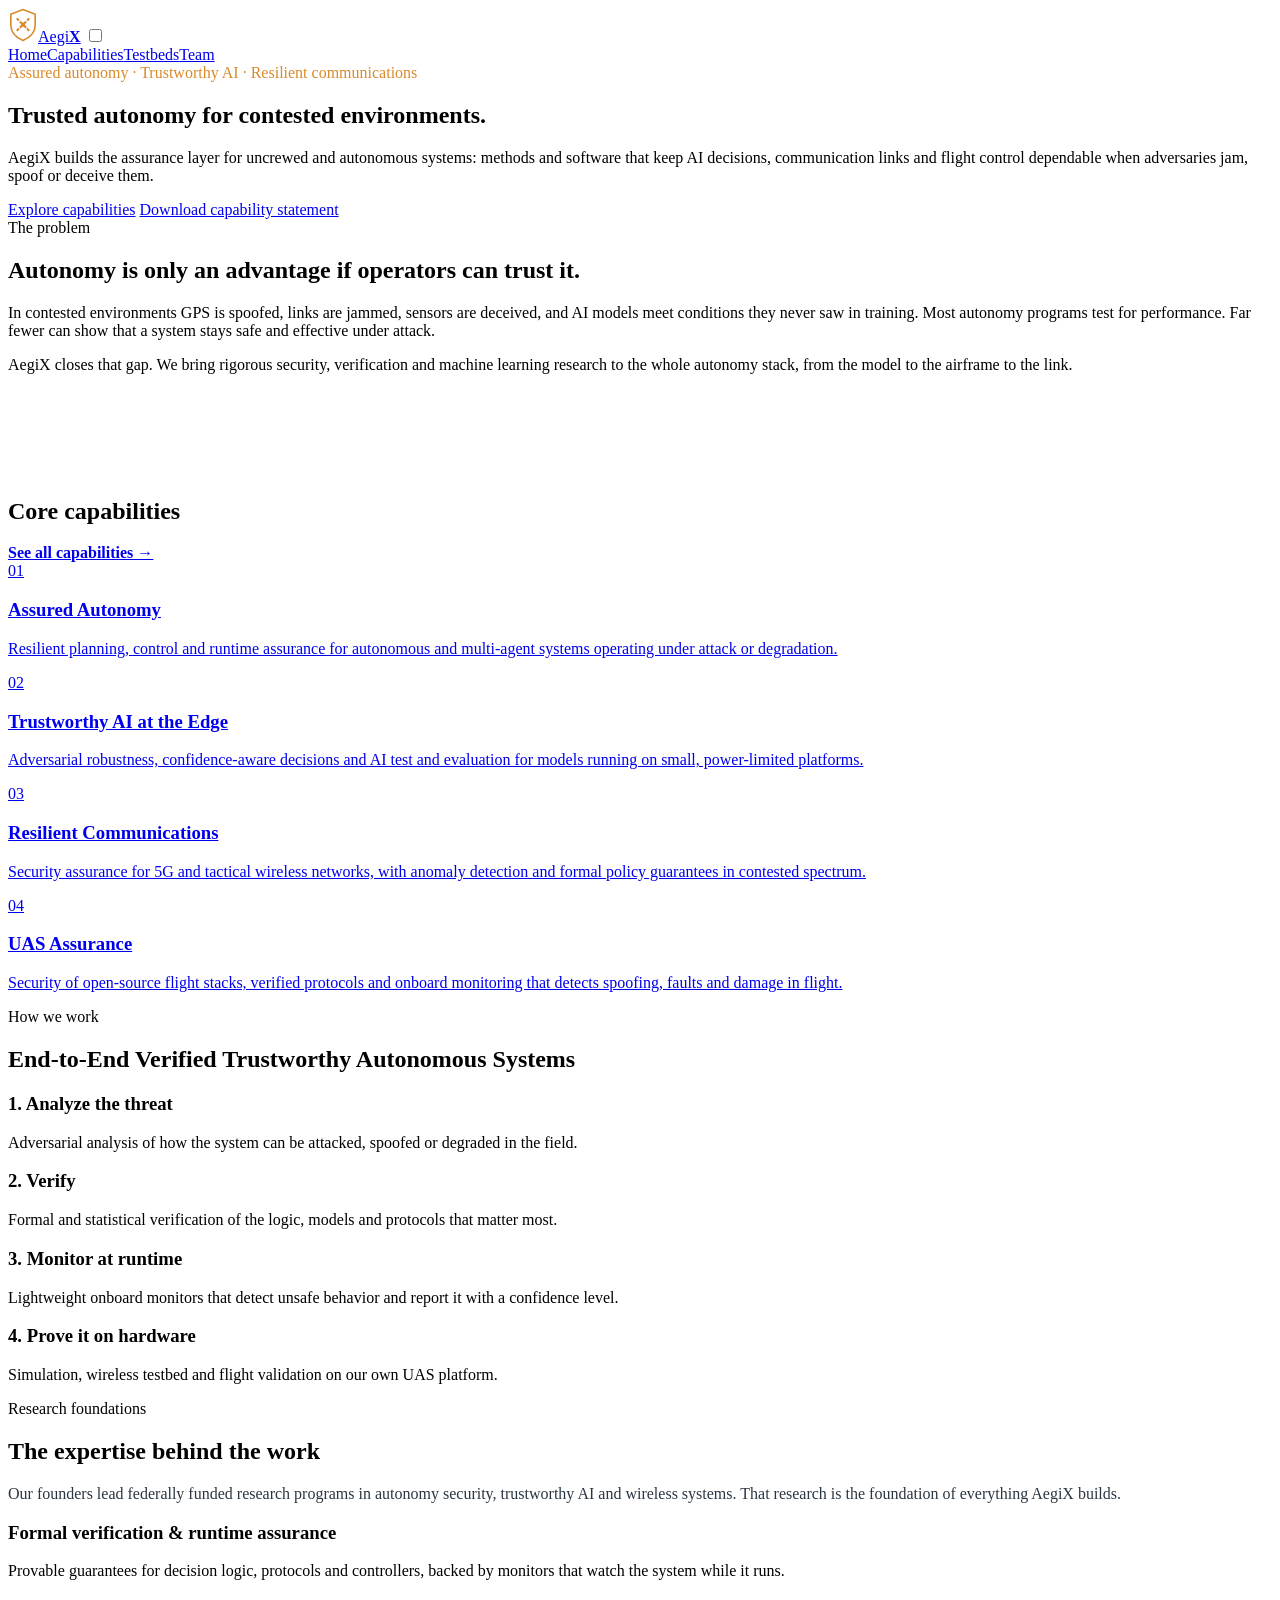
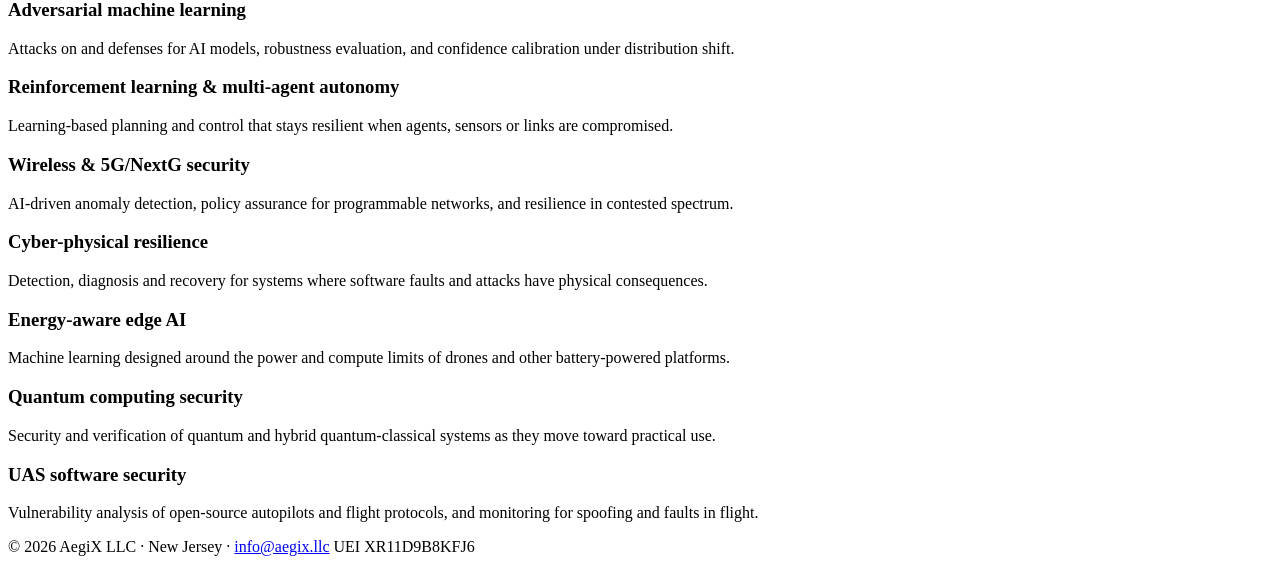
==== index.html @ 5229e26d "Add files via upload" ====
<!doctype html>
<html lang="en">
<head>
<meta charset="utf-8">
<meta name="viewport" content="width=device-width, initial-scale=1">
<title>AegiX LLC | Trusted autonomy for contested environments</title>
<meta name="description" content="AegiX builds the assurance layer for uncrewed and autonomous systems: assured autonomy, trustworthy AI at the edge, resilient communications and UAS assurance.">
<meta property="og:title" content="AegiX LLC | Trusted autonomy for contested environments">
<meta property="og:description" content="AegiX builds the assurance layer for uncrewed and autonomous systems: assured autonomy, trustworthy AI at the edge, resilient communications and UAS assurance.">
<link rel="icon" type="image/svg+xml" href="assets/favicon.svg"><link rel="icon" type="image/png" href="assets/favicon.png">
<link rel="preconnect" href="https://fonts.googleapis.com">
<link rel="preconnect" href="https://fonts.gstatic.com" crossorigin>
<link href="https://fonts.googleapis.com/css2?family=Archivo:wght@600;700;800&family=Source+Sans+3:wght@400;500;600&family=IBM+Plex+Mono:wght@500&display=swap" rel="stylesheet">
<link rel="stylesheet" href="assets/style.css">
</head>
<body>
<header class="site-header">
  <div class="wrap">
    <a class="brand" href="index.html"><svg width="30" height="34" viewBox="0 0 64 72" aria-hidden="true"><path d="M32 3 L58 13 V36 C58 52 46 63 32 69 C18 63 6 52 6 36 V13 Z" fill="none" stroke="#D98A2B" stroke-width="3.5" stroke-linejoin="round"/><path d="M20 23 L44 47 M44 23 L20 47" stroke="#D98A2B" stroke-width="4.5" stroke-linecap="round"/><g fill="none" stroke="#fff" stroke-width="2.6"><circle cx="20" cy="23" r="6.2"/><circle cx="44" cy="23" r="6.2"/><circle cx="20" cy="47" r="6.2"/><circle cx="44" cy="47" r="6.2"/></g><rect x="28" y="31" width="8" height="8" rx="1.5" fill="#D98A2B"/></svg><span>Aegi<b class="x">X</b></span></a>
    <input type="checkbox" id="nav-toggle" class="nav-toggle">
    <label for="nav-toggle" class="nav-btn" aria-label="Open menu"><span></span><span></span><span></span></label>
    <nav class="nav"><a href="index.html" class="on">Home</a><a href="capabilities.html">Capabilities</a><a href="testbeds.html">Testbeds</a><a href="team.html">Team</a></nav>
  </div>
</header>
<main>
<section class="hero" style="padding:0">
  <div class="wrap"><div class="hero-inner">
    <div class="eyebrow" style="color:#D98A2B">Assured autonomy &middot; Trustworthy AI &middot; Resilient communications</div>
    <h1>Trusted autonomy for contested environments.</h1>
    <p>AegiX builds the assurance layer for uncrewed and autonomous systems: methods and software that keep AI decisions, communication links and flight control dependable when adversaries jam, spoof or deceive them.</p>
    <div class="actions">
      <a class="btn btn-amber" href="capabilities.html">Explore capabilities</a>
      <a class="btn btn-ghost" href="assets/AegiX-Capability-Statement.pdf">Download capability statement</a>
    </div>
  </div></div>
</section>

<section style="padding-bottom:40px">
  <div class="wrap split">
    <div><div class="eyebrow">The problem</div><h2>Autonomy is only an advantage if operators can trust it.</h2></div>
    <div class="lead">
      <p>In contested environments GPS is spoofed, links are jammed, sensors are deceived, and AI models meet conditions they never saw in training. Most autonomy programs test for performance. Far fewer can show that a system stays safe and effective under attack.</p>
      <p>AegiX closes that gap. We bring rigorous security, verification and machine learning research to the whole autonomy stack, from the model to the airframe to the link.</p>
    </div>
  </div>
</section>

<section style="padding-top:48px">
  <div class="wrap">
    <div class="section-head"><h2>Core capabilities</h2><a href="capabilities.html" style="font-weight:600">See all capabilities &rarr;</a></div>
    <div class="grid4">
      <a class="tile" href="capabilities.html#autonomy"><span class="eyebrow">01</span><h3>Assured Autonomy</h3><p>Resilient planning, control and runtime assurance for autonomous and multi-agent systems operating under attack or degradation.</p></a>
      <a class="tile" href="capabilities.html#ai"><span class="eyebrow">02</span><h3>Trustworthy AI at the Edge</h3><p>Adversarial robustness, confidence-aware decisions and AI test and evaluation for models running on small, power-limited platforms.</p></a>
      <a class="tile" href="capabilities.html#comms"><span class="eyebrow">03</span><h3>Resilient Communications</h3><p>Security assurance for 5G and tactical wireless networks, with anomaly detection and formal policy guarantees in contested spectrum.</p></a>
      <a class="tile" href="capabilities.html#uas"><span class="eyebrow">04</span><h3>UAS Assurance</h3><p>Security of open-source flight stacks, verified protocols and onboard monitoring that detects spoofing, faults and damage in flight.</p></a>
    </div>
  </div>
</section>

<section class="sand">
  <div class="wrap">
    <div class="section-head"><div class="stack"><div class="eyebrow">How we work</div><h2>End-to-End Verified Trustworthy Autonomous Systems</h2></div></div>
    <div class="steps">
      <div><h3>1. Analyze the threat</h3><p>Adversarial analysis of how the system can be attacked, spoofed or degraded in the field.</p></div>
      <div><h3>2. Verify</h3><p>Formal and statistical verification of the logic, models and protocols that matter most.</p></div>
      <div><h3>3. Monitor at runtime</h3><p>Lightweight onboard monitors that detect unsafe behavior and report it with a confidence level.</p></div>
      <div><h3>4. Prove it on hardware</h3><p>Simulation, wireless testbed and flight validation on our own UAS platform.</p></div>
    </div>
  </div>
</section>

<section>
  <div class="wrap">
    <div class="section-head"><div class="stack"><div class="eyebrow">Research foundations</div><h2>The expertise behind the work</h2></div></div>
    <p class="field-lead" style="color:#2A3642">Our founders lead federally funded research programs in autonomy security, trustworthy AI and wireless systems. That research is the foundation of everything AegiX builds.</p>
    <div class="areas">
      <div><h3>Formal verification &amp; runtime assurance</h3><p>Provable guarantees for decision logic, protocols and controllers, backed by monitors that watch the system while it runs.</p></div>
      <div><h3>Adversarial machine learning</h3><p>Attacks on and defenses for AI models, robustness evaluation, and confidence calibration under distribution shift.</p></div>
      <div><h3>Reinforcement learning &amp; multi-agent autonomy</h3><p>Learning-based planning and control that stays resilient when agents, sensors or links are compromised.</p></div>
      <div><h3>Wireless &amp; 5G/NextG security</h3><p>AI-driven anomaly detection, policy assurance for programmable networks, and resilience in contested spectrum.</p></div>
      <div><h3>Cyber-physical resilience</h3><p>Detection, diagnosis and recovery for systems where software faults and attacks have physical consequences.</p></div>
      <div><h3>Energy-aware edge AI</h3><p>Machine learning designed around the power and compute limits of drones and other battery-powered platforms.</p></div>
      <div><h3>Quantum computing security</h3><p>Security and verification of quantum and hybrid quantum-classical systems as they move toward practical use.</p></div>
      <div><h3>UAS software security</h3><p>Vulnerability analysis of open-source autopilots and flight protocols, and monitoring for spoofing and faults in flight.</p></div>
    </div>
  </div>
</section>

</main>
<footer class="site-footer">
  <div class="wrap">
    <span>&copy; 2026 AegiX LLC &middot; New Jersey &middot; <a href="mailto:info@aegix.llc">info@aegix.llc</a></span>
    <span>UEI XR11D9B8KFJ6</span>
  </div>
</footer>
</body>
</html>
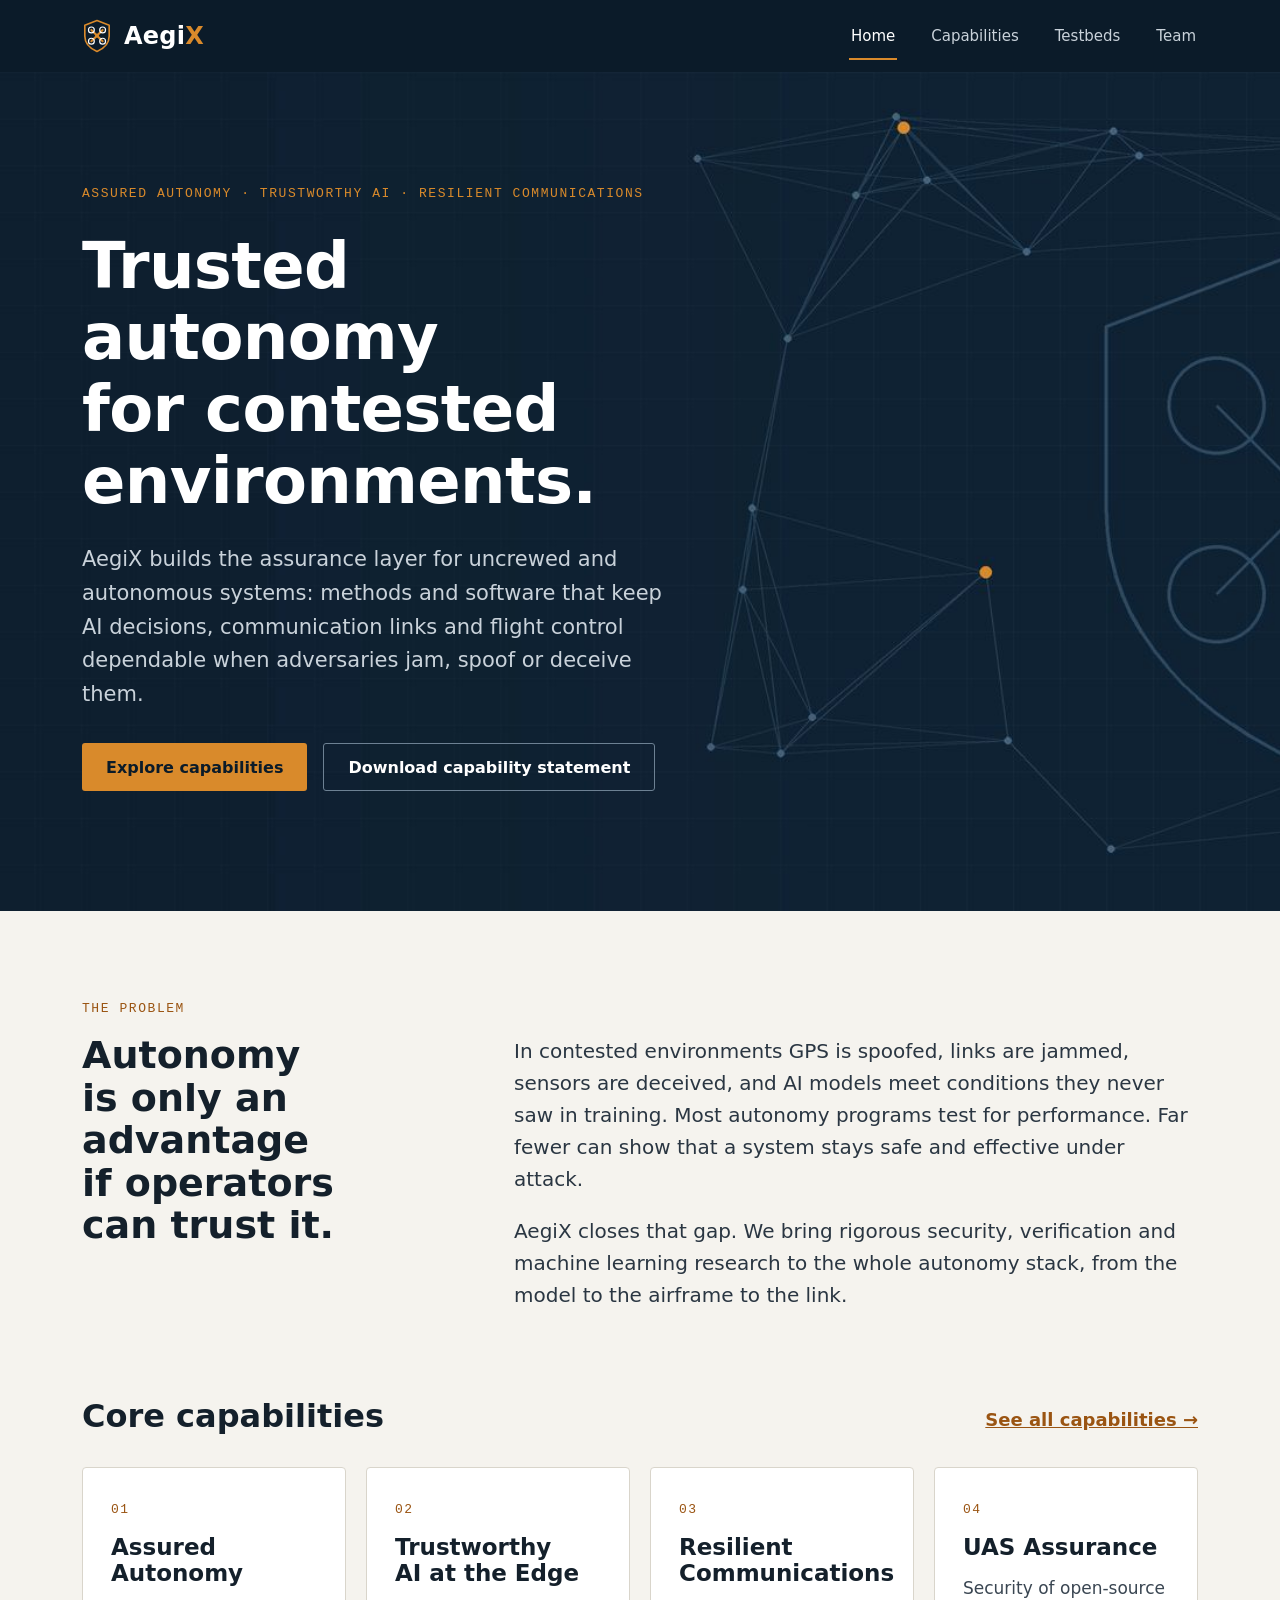
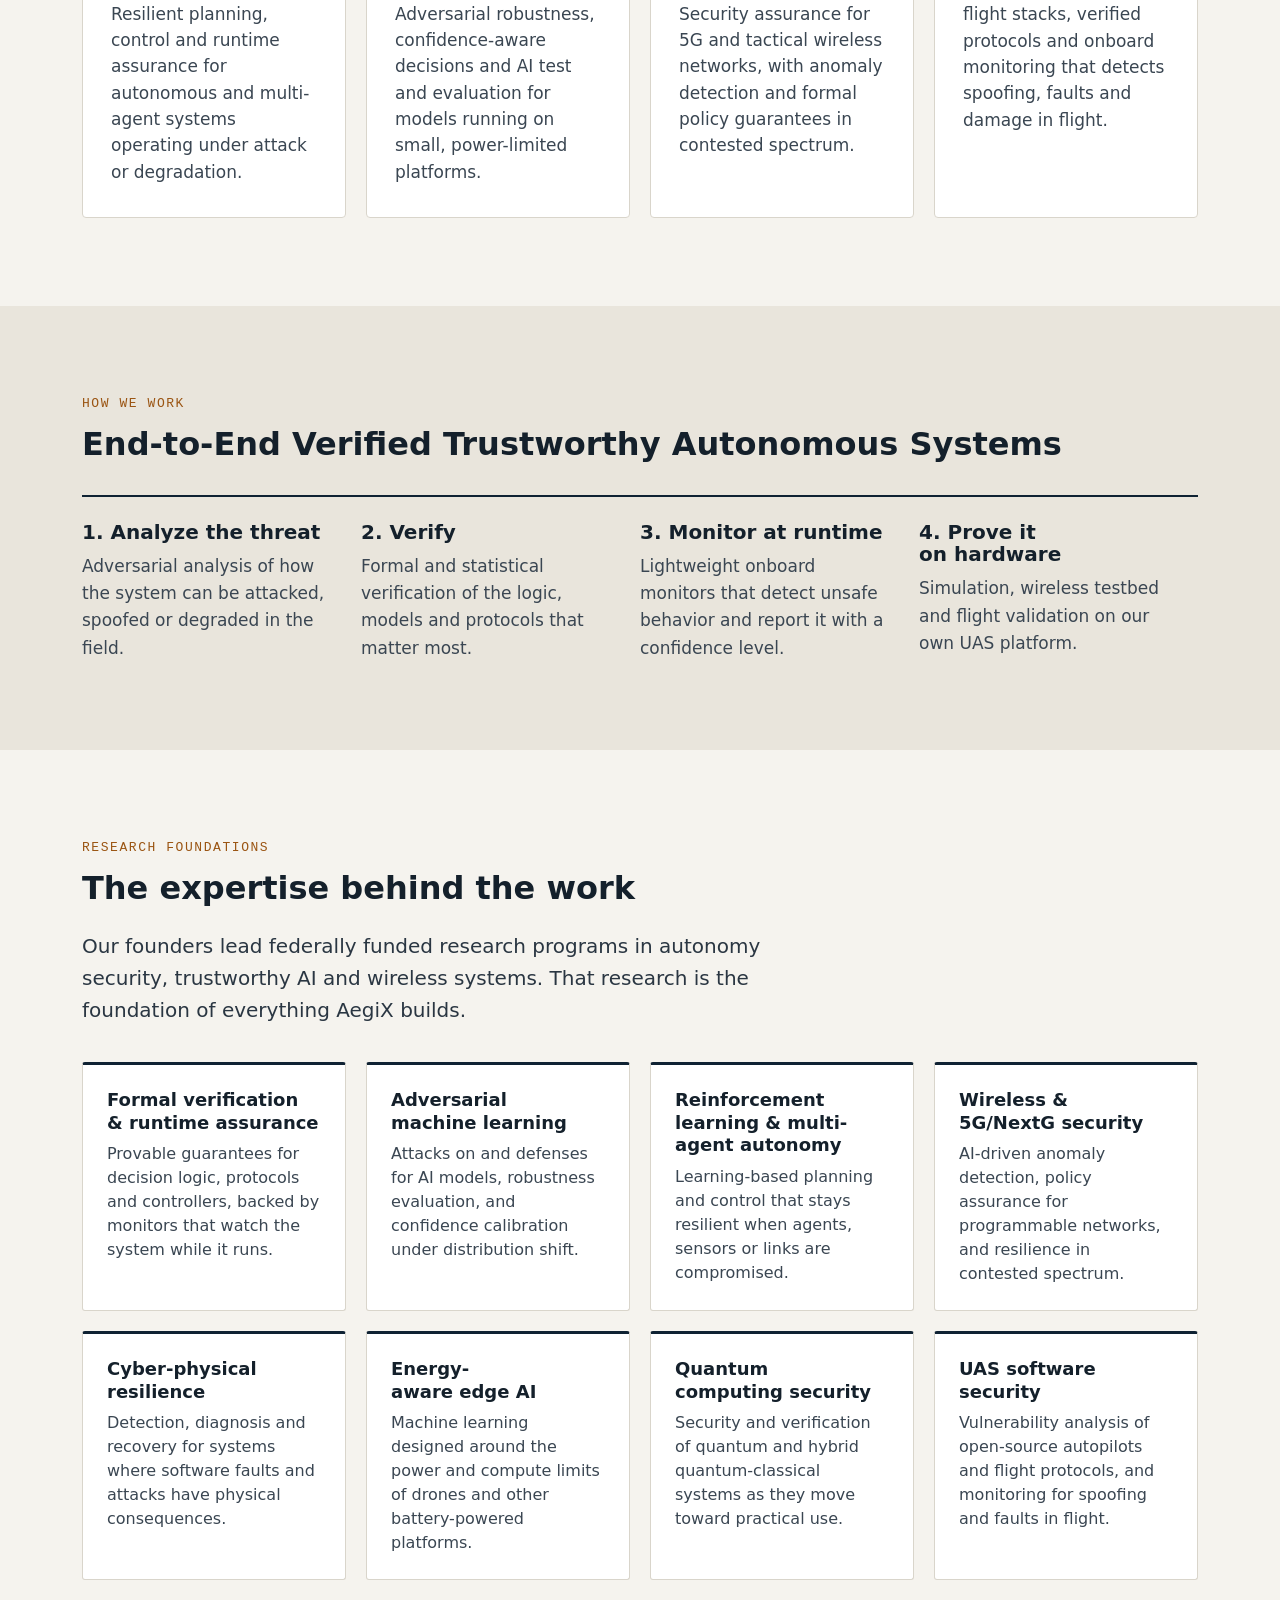
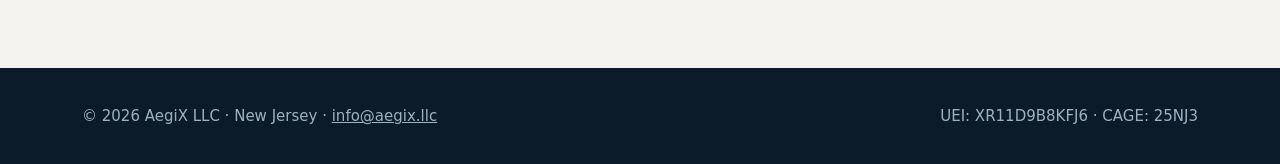
==== commit 7a9ece5c: "Add files via upload" ====
--- a/index.html
+++ b/index.html
@@ -90,7 +90,7 @@
 <footer class="site-footer">
   <div class="wrap">
     <span>&copy; 2026 AegiX LLC &middot; New Jersey &middot; <a href="mailto:info@aegix.llc">info@aegix.llc</a></span>
-    <span>UEI XR11D9B8KFJ6</span>
+    <span>UEI: XR11D9B8KFJ6 · CAGE: 25NJ3</span>
   </div>
 </footer>
 </body>
--- a/assets/style.css
+++ b/assets/style.css
@@ -0,0 +1,202 @@
+/* AegiX LLC site styles */
+:root{
+  --navy:#0F2233; --deep:#0B1B29; --ink:#14202B; --body:#2A3642; --muted:#4A5561;
+  --ground:#F5F3EE; --sand:#E9E5DC; --line:#D9D5CB; --white:#fff;
+  --amber:#D98A2B; --amber-ink:#9A5412; --mist:#C9D2DA;
+  --display:'Archivo',system-ui,sans-serif; --sans:'Source Sans 3',system-ui,sans-serif; --mono:'IBM Plex Mono',ui-monospace,monospace;
+  --wrap:1180px;
+}
+*{box-sizing:border-box}
+html{scroll-behavior:smooth}
+body{margin:0;background:var(--ground);color:var(--ink);font-family:var(--sans);font-size:18px;line-height:1.6;-webkit-font-smoothing:antialiased}
+img{max-width:100%;display:block}
+a{color:var(--amber-ink)} a:hover{color:#7A420C}
+h1,h2,h3{font-family:var(--display);line-height:1.12;margin:0;color:var(--ink);text-wrap:balance}
+p{margin:0}
+.wrap{max-width:var(--wrap);margin:0 auto;padding:0 32px}
+.eyebrow{font-family:var(--mono);font-size:13px;letter-spacing:.12em;text-transform:uppercase;color:var(--amber-ink);font-weight:500}
+.dark .eyebrow{color:var(--amber)}
+.btn{display:inline-flex;align-items:center;justify-content:center;min-height:48px;padding:0 24px;border-radius:3px;font-weight:600;font-size:16px;text-decoration:none;transition:filter .15s,background .15s}
+.btn-amber{background:var(--amber);color:var(--deep)} .btn-amber:hover{filter:brightness(1.08);color:var(--deep)}
+.btn-ghost{border:1.5px solid #6D8193;color:#fff} .btn-ghost:hover{background:rgba(255,255,255,.08);color:#fff}
+.btn-navy{background:var(--navy);color:#fff} .btn-navy:hover{background:#1A3550;color:#fff}
+
+/* Header */
+.site-header{background:var(--deep);position:sticky;top:0;z-index:20}
+.site-header .wrap{display:flex;align-items:center;justify-content:space-between;height:72px}
+.brand{display:flex;align-items:center;gap:12px;text-decoration:none}
+.brand span{font-family:var(--display);font-weight:800;font-size:24px;color:#fff;letter-spacing:.01em}
+.nav{display:flex;align-items:center;gap:32px}
+.nav a{color:var(--mist);text-decoration:none;font-size:15px;font-weight:500;padding:12px 2px}
+.nav a:hover{color:#fff}
+.nav a.on{color:#fff;box-shadow:inset 0 -2px 0 var(--amber)}
+.nav a.btn{padding:0 18px;min-height:40px;color:var(--deep)}
+.nav-toggle{display:none}
+.nav-btn{display:none;cursor:pointer;padding:10px;margin-right:-10px}
+.nav-btn span{display:block;width:22px;height:2px;background:#fff;margin:5px 0}
+
+/* Hero */
+.hero{background:var(--navy) url(hero.jpg) center/cover no-repeat;color:#fff}
+.hero .wrap{padding-top:112px;padding-bottom:120px}
+.hero-inner{max-width:640px;display:flex;flex-direction:column;gap:26px}
+.hero h1{color:#fff;font-weight:800;font-size:clamp(40px,6vw,64px);letter-spacing:-.01em}
+.hero p{font-size:21px;color:var(--mist);max-width:580px}
+.hero .actions{display:flex;gap:16px;flex-wrap:wrap;padding-top:6px}
+.page-hero{background:var(--navy) url(banner.jpg) center/cover no-repeat;color:#fff}
+.page-hero .wrap{padding-top:80px;padding-bottom:76px;display:flex;flex-direction:column;gap:18px}
+.page-hero h1{color:#fff;font-weight:800;font-size:clamp(36px,5vw,52px);max-width:880px}
+.page-hero p{font-size:20px;color:var(--mist);max-width:780px}
+
+/* Sections */
+section{padding:88px 0}
+.dark{background:var(--navy);color:#fff}
+.dark h2,.dark h3{color:#fff}
+.sand{background:var(--sand)}
+.split{display:grid;grid-template-columns:minmax(0,360px) minmax(0,1fr);gap:72px;align-items:start}
+.split h2{font-size:38px;font-weight:700;margin-top:14px}
+.lead{display:flex;flex-direction:column;gap:20px;padding-top:36px}
+.lead p{font-size:20px;color:var(--body)}
+.section-head{display:flex;justify-content:space-between;align-items:flex-end;gap:24px;margin-bottom:32px;flex-wrap:wrap}
+.section-head h2{font-size:32px;font-weight:700}
+.section-head .stack{display:flex;flex-direction:column;gap:12px}
+
+/* Cards */
+.grid4{display:grid;grid-template-columns:repeat(4,minmax(0,1fr));gap:20px}
+.grid2{display:grid;grid-template-columns:repeat(2,minmax(0,1fr));gap:24px}
+.tile{background:#fff;border:1px solid var(--line);border-radius:4px;padding:32px 28px;display:flex;flex-direction:column;gap:14px;text-decoration:none;color:inherit;transition:border-color .15s,transform .15s}
+a.tile:hover{border-color:var(--navy);transform:translateY(-2px);color:inherit}
+.tile h3{font-size:23px;font-weight:700}
+.tile p{font-size:17px;color:#3A4652;line-height:1.55}
+.steps{display:grid;grid-template-columns:repeat(4,minmax(0,1fr));border-top:2px solid var(--navy)}
+.steps div{padding:24px 28px 0 0;display:flex;flex-direction:column;gap:10px}
+.steps h3{font-size:20px;font-weight:700}
+.steps p{font-size:17px;color:#3A4652}
+.proof{display:grid;grid-template-columns:minmax(0,1fr) 420px;gap:80px;align-items:center}
+.proof p.big{font-family:var(--display);font-weight:600;font-size:27px;line-height:1.35;margin-top:16px}
+.partners{border-left:1px solid #CFCABE;padding-left:40px;display:flex;flex-direction:column;gap:14px}
+.partners .eyebrow{color:#5A6570}
+.partners strong{font-family:var(--display);font-weight:600;font-size:22px}
+.cta{background:var(--navy);border-radius:4px;padding:56px 64px;display:flex;justify-content:space-between;align-items:center;gap:40px;flex-wrap:wrap}
+.cta h2{color:#fff;font-size:30px;font-weight:700}
+.cta p{color:var(--mist);font-size:18px;margin-top:10px}
+.cta-wrap{padding:0 0 88px}
+
+/* Capabilities */
+.cap{display:grid;grid-template-columns:320px minmax(0,1fr);gap:56px;padding:64px 0;border-bottom:1px solid var(--line)}
+.cap:first-of-type{padding-top:0}
+.cap h2{font-size:34px;font-weight:700;margin-top:12px}
+.tags{display:flex;flex-wrap:wrap;gap:8px;padding-top:18px}
+.tags span{font-size:14px;font-weight:500;padding:6px 12px;border:1px solid #CFCABE;border-radius:2px;background:#fff;color:var(--body)}
+.cap dl{margin:0;display:flex;flex-direction:column;gap:22px}
+.cap dt{font-family:var(--mono);font-size:12px;letter-spacing:.1em;text-transform:uppercase;color:#5A6570;margin-bottom:6px}
+.cap dd{margin:0;font-size:18px;color:var(--body)}
+.cap dd.first{font-size:19px;color:var(--ink)}
+.emerging{display:grid;grid-template-columns:320px minmax(0,1fr);gap:56px;padding-top:48px}
+.label{font-family:var(--mono);font-size:12px;letter-spacing:.1em;text-transform:uppercase;color:#5A6570}
+
+/* Testbeds */
+.pipe{display:grid;grid-template-columns:repeat(4,minmax(0,1fr));gap:16px}
+.pipe div{background:#fff;border:1px solid var(--line);border-top:4px solid var(--navy);border-radius:3px;padding:24px;display:flex;flex-direction:column;gap:8px}
+.pipe div:last-child{border-top-color:var(--amber)}
+.pipe h3{font-size:20px;font-weight:700}
+.pipe p{font-size:16px;color:#3A4652}
+.asset{background:#fff;border:1px solid var(--line);border-radius:4px;overflow:hidden;display:flex;flex-direction:column}
+.asset .art{height:190px;background:var(--navy);display:flex;align-items:center;justify-content:center}
+.asset .art svg{width:84px;height:84px}
+.asset .body{padding:28px;display:flex;flex-direction:column;gap:10px}
+.asset h3{font-size:22px;font-weight:700}
+.asset p{font-size:17px;color:#3A4652}
+.own{color:var(--amber-ink)!important}
+
+/* Team */
+.person{background:#fff;border:1px solid var(--line);border-radius:4px;padding:36px;display:flex;flex-direction:column;gap:20px}
+.person .top{display:flex;gap:24px;align-items:center}
+.avatar{width:112px;height:112px;border-radius:3px;background:var(--navy);display:flex;align-items:center;justify-content:center;flex-shrink:0;overflow:hidden;font-family:var(--display);font-weight:700;font-size:36px;color:var(--amber)}
+.avatar img{width:100%;height:100%;object-fit:cover}
+.person h3{font-size:26px;font-weight:700}
+.person .role{font-size:17px;font-weight:600;color:var(--amber-ink)}
+.person p{font-size:17px;color:var(--body)}
+.focus{border-top:1px solid #E4E0D6;padding-top:14px;display:flex;flex-direction:column;gap:6px;font-size:16px}
+.panel{background:var(--sand);border-radius:4px;padding:36px;display:flex;flex-direction:column;gap:14px}
+.panel strong{font-family:var(--display);font-weight:600;font-size:22px}
+.panel p{font-size:16px;color:#3A4652}
+
+/* Contact */
+.facts{display:grid;grid-template-columns:minmax(0,1.2fr) minmax(0,1fr);gap:64px}
+.facts h2{font-size:30px;font-weight:700;margin-bottom:12px}
+.row{display:grid;grid-template-columns:190px minmax(0,1fr);gap:24px;padding:16px 0;border-bottom:1px solid #E4E0D6;font-size:17px}
+.row:first-of-type{border-top:1px solid #E4E0D6}
+.row .label{padding-top:3px}
+.ways{display:flex;flex-direction:column;gap:20px}
+.ways div{padding-bottom:20px;border-bottom:1px solid #E4E0D6;display:flex;flex-direction:column;gap:6px}
+.ways div:last-child{border:0}
+.ways h3{font-size:19px;font-weight:700}
+.ways p{font-size:17px;color:#3A4652}
+.contact-card{background:#fff;border:1px solid var(--line);border-radius:4px;padding:48px;display:grid;grid-template-columns:minmax(0,1fr) auto;gap:40px;align-items:center}
+.contact-card h2{font-size:30px;font-weight:700}
+.contact-card p{font-size:17px;color:#3A4652;margin-top:10px}
+
+/* Footer */
+.site-footer{background:var(--deep);color:#9FB0BF;font-size:15px}
+.site-footer .wrap{display:flex;justify-content:space-between;gap:16px;flex-wrap:wrap;padding-top:36px;padding-bottom:36px}
+.site-footer a{color:#9FB0BF}
+
+/* Responsive */
+@media (max-width:960px){
+  .grid4,.steps,.pipe{grid-template-columns:repeat(2,minmax(0,1fr))}
+  .split,.proof,.cap,.emerging,.facts{grid-template-columns:minmax(0,1fr);gap:28px}
+  .lead{padding-top:0}
+  .partners{border-left:0;padding-left:0;border-top:1px solid #CFCABE;padding-top:24px}
+  .nav-btn{display:block}
+  .nav{display:none;position:absolute;top:72px;left:0;right:0;background:var(--deep);flex-direction:column;align-items:flex-start;gap:0;padding:8px 32px 24px}
+  .nav a{padding:12px 0;width:100%}
+  .nav a.on{box-shadow:none;color:var(--amber)}
+  .nav a.btn{margin-top:12px;width:auto;padding:0 18px}
+  .nav-toggle:checked ~ .nav{display:flex}
+}
+@media (max-width:640px){
+  body{font-size:17px}
+  .wrap{padding:0 16px}
+  section{padding:64px 0}
+  .grid4,.grid2,.steps,.pipe{grid-template-columns:minmax(0,1fr)}
+  .steps div{padding-right:0}
+  .hero .wrap{padding-top:72px;padding-bottom:80px}
+  .cta{padding:36px 24px}
+  .cta-wrap{padding-bottom:64px}
+  .contact-card{grid-template-columns:minmax(0,1fr);padding:28px}
+  .row{grid-template-columns:minmax(0,1fr);gap:4px}
+  .person .top{flex-direction:column;align-items:flex-start}
+  .nav{padding:8px 16px 24px}
+}
+
+/* Field + research areas */
+.field-lead{font-size:20px;color:var(--mist);max-width:760px;margin:-8px 0 36px}
+.field{display:grid;grid-template-columns:repeat(4,minmax(0,1fr));gap:0;border-top:2px solid var(--amber)}
+.field div{padding:24px 28px 0 0;display:flex;flex-direction:column;gap:10px}
+.field h3{font-size:20px;font-weight:700;color:#fff}
+.field p{font-size:17px;color:var(--mist)}
+.areas{display:grid;grid-template-columns:repeat(4,minmax(0,1fr));gap:20px}
+.areas div{background:#fff;border:1px solid var(--line);border-top:3px solid var(--navy);border-radius:3px;padding:24px;display:flex;flex-direction:column;gap:8px}
+.areas h3{font-size:18px;font-weight:700;line-height:1.25}
+.areas p{font-size:16px;color:#3A4652;line-height:1.5}
+.contact-line{display:flex;flex-wrap:wrap;align-items:baseline;gap:12px 32px;border-top:1px solid var(--line);padding-top:24px;font-size:17px}
+@media (max-width:960px){.field,.areas{grid-template-columns:repeat(2,minmax(0,1fr))}}
+@media (max-width:640px){.field,.areas{grid-template-columns:minmax(0,1fr)}.field div{padding-right:0}}
+
+/* Asset grid */
+.grid3{display:grid;grid-template-columns:repeat(4,minmax(0,1fr));gap:20px}
+.asset .art{height:120px}
+.asset .art svg{width:64px;height:64px}
+.asset .body{padding:24px}
+.asset h3{font-size:20px}
+.asset p{font-size:16px}
+.asset ul{margin:4px 0 0;padding:12px 0 0 18px;border-top:1px solid #E4E0D6;font-size:15px;color:#2A3642;display:flex;flex-direction:column;gap:6px}
+@media (max-width:1100px){.grid3{grid-template-columns:repeat(2,minmax(0,1fr))}}
+@media (max-width:640px){.grid3{grid-template-columns:minmax(0,1fr)}}
+
+/* Facility figure */
+.facility{margin:0;background:#fff;border:1px solid var(--line);border-radius:4px;padding:24px}
+.facility img{width:100%;height:auto}
+.facility figcaption{margin-top:16px;padding-top:14px;border-top:1px solid #E4E0D6;font-size:16px;color:#3A4652}
+@media (max-width:640px){.facility{padding:12px}}
+.brand .x{color:var(--amber);font-weight:800}
